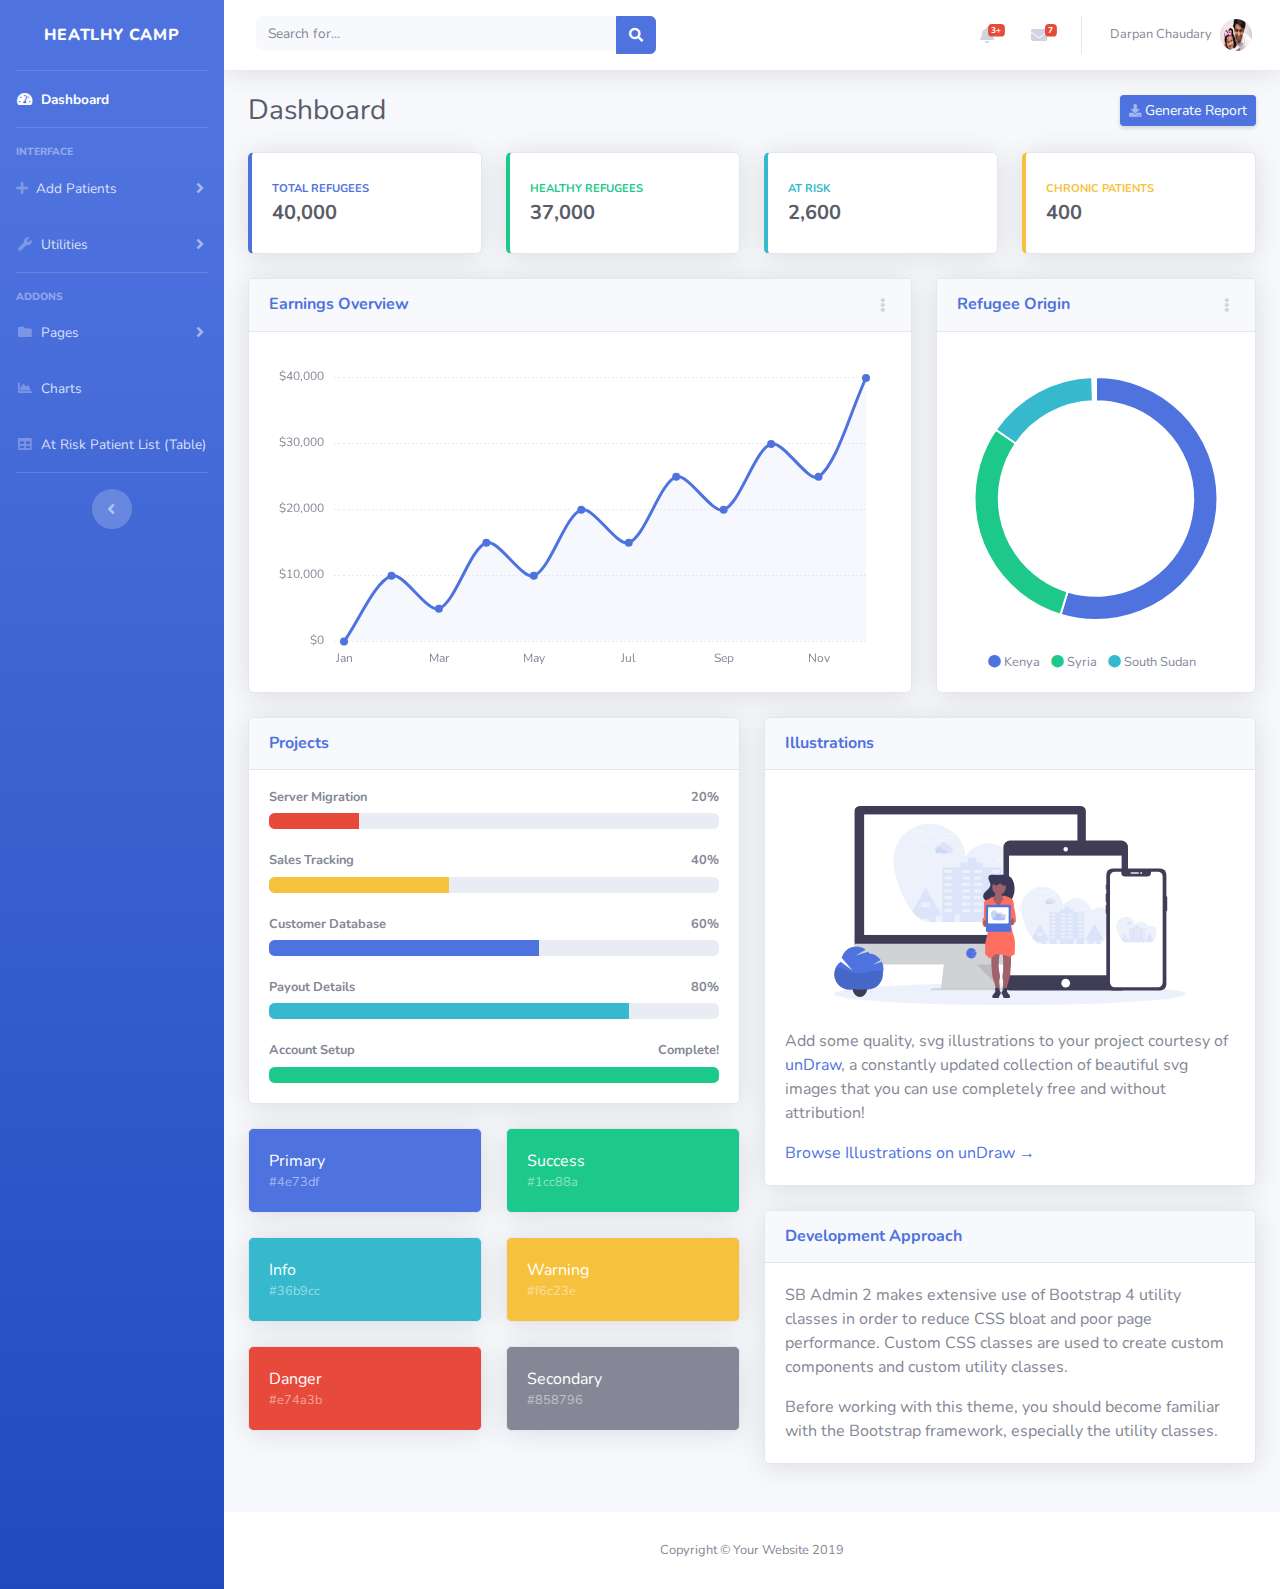
==== index.html @ fe7cafd1 "first commit" ====
<!DOCTYPE html>
<html lang="en">

<head>

  <meta charset="utf-8">
  <meta http-equiv="X-UA-Compatible" content="IE=edge">
  <meta name="viewport" content="width=device-width, initial-scale=1, shrink-to-fit=no">
  <meta name="description" content="">
  <meta name="author" content="">

  <title>Heatlhy Camp</title>

  <!-- Custom fonts for this template-->
  <link href="vendor/fontawesome-free/css/all.min.css" rel="stylesheet" type="text/css">
  <link href="https://fonts.googleapis.com/css?family=Nunito:200,200i,300,300i,400,400i,600,600i,700,700i,800,800i,900,900i" rel="stylesheet">

  <!-- Custom styles for this template-->
  <link href="css/sb-admin-2.min.css" rel="stylesheet">

</head>

<body id="page-top">

  <!-- Page Wrapper -->
  <div id="wrapper">

    <!-- Sidebar -->
    <ul class="navbar-nav bg-gradient-primary sidebar sidebar-dark accordion" id="accordionSidebar">

      <!-- Sidebar - Brand -->
      <a class="sidebar-brand d-flex align-items-center justify-content-center" href="index.html">
        <div class="sidebar-brand-icon rotate-n-15">
        </div>
        <div class="sidebar-brand-text mx-3">Heatlhy Camp </div>
      </a>

      <!-- Divider -->
      <hr class="sidebar-divider my-0">

      <!-- Nav Item - Dashboard -->
      <li class="nav-item active">
        <a class="nav-link" href="index.html">
          <i class="fas fa-fw fa-tachometer-alt"></i>
          <span>Dashboard</span></a>
      </li>

      <!-- Divider -->
      <hr class="sidebar-divider">

      <!-- Heading -->
      <div class="sidebar-heading">
        Interface
      </div>

      <!-- Nav Item - Pages Collapse Menu -->
      <li class="nav-item">
        <a class="nav-link collapsed" href="#" data-toggle="collapse" data-target="#collapseTwo" aria-expanded="true" aria-controls="collapseTwo">
          <i class="fas fa-plus"></i>
          <span>Add Patients</span>
        </a>
        
      </li>

      <!-- Nav Item - Utilities Collapse Menu -->
      <li class="nav-item">
        <a class="nav-link collapsed" href="#" data-toggle="collapse" data-target="#collapseUtilities" aria-expanded="true" aria-controls="collapseUtilities">
          <i class="fas fa-fw fa-wrench"></i>
          <span>Utilities</span>
        </a>
        <div id="collapseUtilities" class="collapse" aria-labelledby="headingUtilities" data-parent="#accordionSidebar">
          <div class="bg-white py-2 collapse-inner rounded">
            <h6 class="collapse-header">Custom Utilities:</h6>
            <a class="collapse-item" href="utilities-color.html">Colors</a>
            <a class="collapse-item" href="utilities-border.html">Borders</a>
            <a class="collapse-item" href="utilities-animation.html">Animations</a>
            <a class="collapse-item" href="utilities-other.html">Other</a>
          </div>
        </div>
      </li>

      <!-- Divider -->
      <hr class="sidebar-divider">

      <!-- Heading -->
      <div class="sidebar-heading">
        Addons
      </div>

      <!-- Nav Item - Pages Collapse Menu -->
      <li class="nav-item">
        <a class="nav-link collapsed" href="#" data-toggle="collapse" data-target="#collapsePages" aria-expanded="true" aria-controls="collapsePages">
          <i class="fas fa-fw fa-folder"></i>
          <span>Pages</span>
        </a>
        <div id="collapsePages" class="collapse" aria-labelledby="headingPages" data-parent="#accordionSidebar">
          <div class="bg-white py-2 collapse-inner rounded">
            <h6 class="collapse-header">Login Screens:</h6>
            <a class="collapse-item" href="login.html">Login</a>
            <a class="collapse-item" href="register.html">Register</a>
            <a class="collapse-item" href="forgot-password.html">Forgot Password</a>
            <div class="collapse-divider"></div>
            <h6 class="collapse-header">Other Pages:</h6>
            <a class="collapse-item" href="404.html">404 Page</a>
            <a class="collapse-item" href="blank.html">Blank Page</a>
          </div>
        </div>
      </li>

      <!-- Nav Item - Charts -->
      <li class="nav-item">
        <a class="nav-link" href="charts.html">
          <i class="fas fa-fw fa-chart-area"></i>
          <span>Charts</span></a>
      </li>

      <!-- Nav Item - Tables -->
      <li class="nav-item">
        <a class="nav-link" href="tables.html">
          <i class="fas fa-fw fa-table"></i>
          <span>At Risk Patient List (Table)</span></a>
      </li>

      <!-- Divider -->
      <hr class="sidebar-divider d-none d-md-block">

      <!-- Sidebar Toggler (Sidebar) -->
      <div class="text-center d-none d-md-inline">
        <button class="rounded-circle border-0" id="sidebarToggle"></button>
      </div>

    </ul>
    <!-- End of Sidebar -->

    <!-- Content Wrapper -->
    <div id="content-wrapper" class="d-flex flex-column">

      <!-- Main Content -->
      <div id="content">

        <!-- Topbar -->
        <nav class="navbar navbar-expand navbar-light bg-white topbar mb-4 static-top shadow">

          <!-- Sidebar Toggle (Topbar) -->
          <button id="sidebarToggleTop" class="btn btn-link d-md-none rounded-circle mr-3">
            <i class="fa fa-bars"></i>
          </button>

          <!-- Topbar Search -->
          <form class="d-none d-sm-inline-block form-inline mr-auto ml-md-3 my-2 my-md-0 mw-100 navbar-search">
            <div class="input-group">
              <input type="text" class="form-control bg-light border-0 small" placeholder="Search for..." aria-label="Search" aria-describedby="basic-addon2">
              <div class="input-group-append">
                <button class="btn btn-primary" type="button">
                  <i class="fas fa-search fa-sm"></i>
                </button>
              </div>
            </div>
          </form>

          <!-- Topbar Navbar -->
          <ul class="navbar-nav ml-auto">

            <!-- Nav Item - Search Dropdown (Visible Only XS) -->
            <li class="nav-item dropdown no-arrow d-sm-none">
              <a class="nav-link dropdown-toggle" href="#" id="searchDropdown" role="button" data-toggle="dropdown" aria-haspopup="true" aria-expanded="false">
                <i class="fas fa-search fa-fw"></i>
              </a>
              <!-- Dropdown - Messages -->
              <div class="dropdown-menu dropdown-menu-right p-3 shadow animated--grow-in" aria-labelledby="searchDropdown">
                <form class="form-inline mr-auto w-100 navbar-search">
                  <div class="input-group">
                    <input type="text" class="form-control bg-light border-0 small" placeholder="Search for..." aria-label="Search" aria-describedby="basic-addon2">
                    <div class="input-group-append">
                      <button class="btn btn-primary" type="button">
                        <i class="fas fa-search fa-sm"></i>
                      </button>
                    </div>
                  </div>
                </form>
              </div>
            </li>

            <!-- Nav Item - Alerts -->
            <li class="nav-item dropdown no-arrow mx-1">
              <a class="nav-link dropdown-toggle" href="#" id="alertsDropdown" role="button" data-toggle="dropdown" aria-haspopup="true" aria-expanded="false">
                <i class="fas fa-bell fa-fw"></i>
                <!-- Counter - Alerts -->
                <span class="badge badge-danger badge-counter">3+</span>
              </a>
              <!-- Dropdown - Alerts -->
              <div class="dropdown-list dropdown-menu dropdown-menu-right shadow animated--grow-in" aria-labelledby="alertsDropdown">
                <h6 class="dropdown-header">
                  Alerts Center
                </h6>
                <a class="dropdown-item d-flex align-items-center" href="#">
                  <div class="mr-3">
                    <div class="icon-circle bg-primary">
                      <i class="fas fa-file-alt text-white"></i>
                    </div>
                  </div>
                  <div>
                    <div class="small text-gray-500">December 12, 2019</div>
                    <span class="font-weight-bold">A new monthly report is ready to download!</span>
                  </div>
                </a>
                <a class="dropdown-item d-flex align-items-center" href="#">
                  <div class="mr-3">
                    <div class="icon-circle bg-success">
                      <i class="fas fa-donate text-white"></i>
                    </div>
                  </div>
                  <div>
                    <div class="small text-gray-500">December 7, 2019</div>
                    $290.29 has been deposited into your account!
                  </div>
                </a>
                <a class="dropdown-item d-flex align-items-center" href="#">
                  <div class="mr-3">
                    <div class="icon-circle bg-warning">
                      <i class="fas fa-exclamation-triangle text-white"></i>
                    </div>
                  </div>
                  <div>
                    <div class="small text-gray-500">December 2, 2019</div>
                    Spending Alert: We've noticed unusually high spending for your account.
                  </div>
                </a>
                <a class="dropdown-item text-center small text-gray-500" href="#">Show All Alerts</a>
              </div>
            </li>

            <!-- Nav Item - Messages -->
            <li class="nav-item dropdown no-arrow mx-1">
              <a class="nav-link dropdown-toggle" href="#" id="messagesDropdown" role="button" data-toggle="dropdown" aria-haspopup="true" aria-expanded="false">
                <i class="fas fa-envelope fa-fw"></i>
                <!-- Counter - Messages -->
                <span class="badge badge-danger badge-counter">7</span>
              </a>
              <!-- Dropdown - Messages -->
              <div class="dropdown-list dropdown-menu dropdown-menu-right shadow animated--grow-in" aria-labelledby="messagesDropdown">
                <h6 class="dropdown-header">
                  Message Center
                </h6>
                <a class="dropdown-item d-flex align-items-center" href="#">
                  <div class="dropdown-list-image mr-3">
                    <img class="rounded-circle" src="https://source.unsplash.com/fn_BT9fwg_E/60x60" alt="">
                    <div class="status-indicator bg-success"></div>
                  </div>
                  <div class="font-weight-bold">
                    <div class="text-truncate">Hi there! I am wondering if you can help me with a problem I've been having.</div>
                    <div class="small text-gray-500">Emily Fowler · 58m</div>
                  </div>
                </a>
                <a class="dropdown-item d-flex align-items-center" href="#">
                  <div class="dropdown-list-image mr-3">
                    <img class="rounded-circle" src="https://source.unsplash.com/AU4VPcFN4LE/60x60" alt="">
                    <div class="status-indicator"></div>
                  </div>
                  <div>
                    <div class="text-truncate">I have the photos that you ordered last month, how would you like them sent to you?</div>
                    <div class="small text-gray-500">Jae Chun · 1d</div>
                  </div>
                </a>
                <a class="dropdown-item d-flex align-items-center" href="#">
                  <div class="dropdown-list-image mr-3">
                    <img class="rounded-circle" src="https://source.unsplash.com/CS2uCrpNzJY/60x60" alt="">
                    <div class="status-indicator bg-warning"></div>
                  </div>
                  <div>
                    <div class="text-truncate">Last month's report looks great, I am very happy with the progress so far, keep up the good work!</div>
                    <div class="small text-gray-500">Morgan Alvarez · 2d</div>
                  </div>
                </a>
                <a class="dropdown-item d-flex align-items-center" href="#">
                  <div class="dropdown-list-image mr-3">
                    <img class="rounded-circle" src="https://source.unsplash.com/Mv9hjnEUHR4/60x60" alt="">
                    <div class="status-indicator bg-success"></div>
                  </div>
                  <div>
                    <div class="text-truncate">Am I a good boy? The reason I ask is because someone told me that people say this to all dogs, even if they aren't good...</div>
                    <div class="small text-gray-500">Chicken the Dog · 2w</div>
                  </div>
                </a>
                <a class="dropdown-item text-center small text-gray-500" href="#">Read More Messages</a>
              </div>
            </li>

            <div class="topbar-divider d-none d-sm-block"></div>

            <!-- Nav Item - User Information -->
            <li class="nav-item dropdown no-arrow">
              <a class="nav-link dropdown-toggle" href="#" id="userDropdown" role="button" data-toggle="dropdown" aria-haspopup="true" aria-expanded="false">
                <span class="mr-2 d-none d-lg-inline text-gray-600 small">Darpan Chaudary</span>
                 <img class="img-profile rounded-circle" src="img/darpan.jpg">

              </a>
              <!-- Dropdown - User Information -->
              <div class="dropdown-menu dropdown-menu-right shadow animated--grow-in" aria-labelledby="userDropdown">
                <a class="dropdown-item" href="#">
                  <i class="fas fa-user fa-sm fa-fw mr-2 text-gray-400"></i>
                  Profile
                </a>
                <a class="dropdown-item" href="#">
                  <i class="fas fa-cogs fa-sm fa-fw mr-2 text-gray-400"></i>
                  Settings
                </a>
                <a class="dropdown-item" href="#">
                  <i class="fas fa-list fa-sm fa-fw mr-2 text-gray-400"></i>
                  Activity Log
                </a>
                <div class="dropdown-divider"></div>
                <a class="dropdown-item" href="#" data-toggle="modal" data-target="#logoutModal">
                  <i class="fas fa-sign-out-alt fa-sm fa-fw mr-2 text-gray-400"></i>
                  Logout
                </a>
              </div>
            </li>

          </ul>

        </nav>
        <!-- End of Topbar -->

        <!-- Begin Page Content -->
        <div class="container-fluid">

          <!-- Page Heading -->
          <div class="d-sm-flex align-items-center justify-content-between mb-4">
            <h1 class="h3 mb-0 text-gray-800">Dashboard</h1>
            <a href="#" class="d-none d-sm-inline-block btn btn-sm btn-primary shadow-sm"><i class="fas fa-download fa-sm text-white-50"></i> Generate Report</a>
          </div>

          <!-- Content Row -->
          <div class="row">

            <!-- Earnings (Monthly) Card Example -->
            <div class="col-xl-3 col-md-6 mb-4">
              <div class="card border-left-primary shadow h-100 py-2">
                <div class="card-body">
                  <div class="row no-gutters align-items-center">
                    <div class="col mr-2">
                      <div class="text-xs font-weight-bold text-primary text-uppercase mb-1">Total Refugees</div>
                      <div class="h5 mb-0 font-weight-bold text-gray-800">40,000</div>
                    </div>
                  </div>
                </div>
              </div>
            </div>

            <!-- Earnings (Monthly) Card Example -->
            <div class="col-xl-3 col-md-6 mb-4">
              <div class="card border-left-success shadow h-100 py-2">
                <div class="card-body">
                  <div class="row no-gutters align-items-center">
                    <div class="col mr-2">
                      <div class="text-xs font-weight-bold text-success text-uppercase mb-1">Healthy Refugees</div>
                      <div class="h5 mb-0 font-weight-bold text-gray-800">37,000</div>
                    </div>
                  </div>
                </div>
              </div>
            </div>

            <!-- Earnings (Monthly) Card Example -->
            <div class="col-xl-3 col-md-6 mb-4">
              <div class="card border-left-info shadow h-100 py-2">
                <div class="card-body">
                  <div class="row no-gutters align-items-center">
                    <div class="col mr-2">
                      <div class="text-xs font-weight-bold text-info text-uppercase mb-1">At Risk</div>
                      <div class="row no-gutters align-items-center">
                        <div class="col-auto">
                          <div class="h5 mb-0 mr-3 font-weight-bold text-gray-800">2,600</div>
                        </div>
                      </div>
                    </div>
                  </div>
                </div>
              </div>
            </div>

            <!-- Pending Requests Card Example -->
            <div class="col-xl-3 col-md-6 mb-4">
              <div class="card border-left-warning shadow h-100 py-2">
                <div class="card-body">
                  <div class="row no-gutters align-items-center">
                    <div class="col mr-2">
                      <div class="text-xs font-weight-bold text-warning text-uppercase mb-1">Chronic Patients</div>
                      <div class="h5 mb-0 font-weight-bold text-gray-800">400</div>
                    </div>
                  </div>
                </div>
              </div>
            </div>
          </div>

          <!-- Content Row -->

          <div class="row">

            <!-- Area Chart -->
            <div class="col-xl-8 col-lg-7">
              <div class="card shadow mb-4">
                <!-- Card Header - Dropdown -->
                <div class="card-header py-3 d-flex flex-row align-items-center justify-content-between">
                  <h6 class="m-0 font-weight-bold text-primary">Earnings Overview</h6>
                  <div class="dropdown no-arrow">
                    <a class="dropdown-toggle" href="#" role="button" id="dropdownMenuLink" data-toggle="dropdown" aria-haspopup="true" aria-expanded="false">
                      <i class="fas fa-ellipsis-v fa-sm fa-fw text-gray-400"></i>
                    </a>
                    <div class="dropdown-menu dropdown-menu-right shadow animated--fade-in" aria-labelledby="dropdownMenuLink">
                      <div class="dropdown-header">Dropdown Header:</div>
                      <a class="dropdown-item" href="#">Action</a>
                      <a class="dropdown-item" href="#">Another action</a>
                      <div class="dropdown-divider"></div>
                      <a class="dropdown-item" href="#">Something else here</a>
                    </div>
                  </div>
                </div>
                <!-- Card Body -->
                <div class="card-body">
                  <div class="chart-area">
                    <canvas id="myAreaChart"></canvas>
                  </div>
                </div>
              </div>
            </div>

            <!-- Pie Chart -->
            <div class="col-xl-4 col-lg-5">
              <div class="card shadow mb-4">
                <!-- Card Header - Dropdown -->
                <div class="card-header py-3 d-flex flex-row align-items-center justify-content-between">
                  <h6 class="m-0 font-weight-bold text-primary">Refugee Origin</h6>
                  <div class="dropdown no-arrow">
                    <a class="dropdown-toggle" href="#" role="button" id="dropdownMenuLink" data-toggle="dropdown" aria-haspopup="true" aria-expanded="false">
                      <i class="fas fa-ellipsis-v fa-sm fa-fw text-gray-400"></i>
                    </a>
                    <div class="dropdown-menu dropdown-menu-right shadow animated--fade-in" aria-labelledby="dropdownMenuLink">
                      <div class="dropdown-header">Dropdown Header:</div>
                      <a class="dropdown-item" href="#">Action</a>
                      <a class="dropdown-item" href="#">Another action</a>
                      <div class="dropdown-divider"></div>
                      <a class="dropdown-item" href="#">Something else here</a>
                    </div>
                  </div>
                </div>
                <!-- Card Body -->
                <div class="card-body">
                  <div class="chart-pie pt-4 pb-2">
                    <canvas id="myPieChart"></canvas>
                  </div>
                  <div class="mt-4 text-center small">
                    <span class="mr-2">
                      <i class="fas fa-circle text-primary"></i> Kenya
                    </span>
                    <span class="mr-2">
                      <i class="fas fa-circle text-success"></i> Syria
                    </span>
                    <span class="mr-2">
                      <i class="fas fa-circle text-info"></i>  South Sudan 
                    </span>
                  </div>
                </div>
              </div>
            </div>
          </div>

          <!-- Content Row -->
          <div class="row">

            <!-- Content Column -->
            <div class="col-lg-6 mb-4">

              <!-- Project Card Example -->
              <div class="card shadow mb-4">
                <div class="card-header py-3">
                  <h6 class="m-0 font-weight-bold text-primary">Projects</h6>
                </div>
                <div class="card-body">
                  <h4 class="small font-weight-bold">Server Migration <span class="float-right">20%</span></h4>
                  <div class="progress mb-4">
                    <div class="progress-bar bg-danger" role="progressbar" style="width: 20%" aria-valuenow="20" aria-valuemin="0" aria-valuemax="100"></div>
                  </div>
                  <h4 class="small font-weight-bold">Sales Tracking <span class="float-right">40%</span></h4>
                  <div class="progress mb-4">
                    <div class="progress-bar bg-warning" role="progressbar" style="width: 40%" aria-valuenow="40" aria-valuemin="0" aria-valuemax="100"></div>
                  </div>
                  <h4 class="small font-weight-bold">Customer Database <span class="float-right">60%</span></h4>
                  <div class="progress mb-4">
                    <div class="progress-bar" role="progressbar" style="width: 60%" aria-valuenow="60" aria-valuemin="0" aria-valuemax="100"></div>
                  </div>
                  <h4 class="small font-weight-bold">Payout Details <span class="float-right">80%</span></h4>
                  <div class="progress mb-4">
                    <div class="progress-bar bg-info" role="progressbar" style="width: 80%" aria-valuenow="80" aria-valuemin="0" aria-valuemax="100"></div>
                  </div>
                  <h4 class="small font-weight-bold">Account Setup <span class="float-right">Complete!</span></h4>
                  <div class="progress">
                    <div class="progress-bar bg-success" role="progressbar" style="width: 100%" aria-valuenow="100" aria-valuemin="0" aria-valuemax="100"></div>
                  </div>
                </div>
              </div>

              <!-- Color System -->
              <div class="row">
                <div class="col-lg-6 mb-4">
                  <div class="card bg-primary text-white shadow">
                    <div class="card-body">
                      Primary
                      <div class="text-white-50 small">#4e73df</div>
                    </div>
                  </div>
                </div>
                <div class="col-lg-6 mb-4">
                  <div class="card bg-success text-white shadow">
                    <div class="card-body">
                      Success
                      <div class="text-white-50 small">#1cc88a</div>
                    </div>
                  </div>
                </div>
                <div class="col-lg-6 mb-4">
                  <div class="card bg-info text-white shadow">
                    <div class="card-body">
                      Info
                      <div class="text-white-50 small">#36b9cc</div>
                    </div>
                  </div>
                </div>
                <div class="col-lg-6 mb-4">
                  <div class="card bg-warning text-white shadow">
                    <div class="card-body">
                      Warning
                      <div class="text-white-50 small">#f6c23e</div>
                    </div>
                  </div>
                </div>
                <div class="col-lg-6 mb-4">
                  <div class="card bg-danger text-white shadow">
                    <div class="card-body">
                      Danger
                      <div class="text-white-50 small">#e74a3b</div>
                    </div>
                  </div>
                </div>
                <div class="col-lg-6 mb-4">
                  <div class="card bg-secondary text-white shadow">
                    <div class="card-body">
                      Secondary
                      <div class="text-white-50 small">#858796</div>
                    </div>
                  </div>
                </div>
              </div>

            </div>

            <div class="col-lg-6 mb-4">

              <!-- Illustrations -->
              <div class="card shadow mb-4">
                <div class="card-header py-3">
                  <h6 class="m-0 font-weight-bold text-primary">Illustrations</h6>
                </div>
                <div class="card-body">
                  <div class="text-center">
                    <img class="img-fluid px-3 px-sm-4 mt-3 mb-4" style="width: 25rem;" src="img/undraw_posting_photo.svg" alt="">
                  </div>
                  <p>Add some quality, svg illustrations to your project courtesy of <a target="_blank" rel="nofollow" href="https://undraw.co/">unDraw</a>, a constantly updated collection of beautiful svg images that you can use completely free and without attribution!</p>
                  <a target="_blank" rel="nofollow" href="https://undraw.co/">Browse Illustrations on unDraw &rarr;</a>
                </div>
              </div>

              <!-- Approach -->
              <div class="card shadow mb-4">
                <div class="card-header py-3">
                  <h6 class="m-0 font-weight-bold text-primary">Development Approach</h6>
                </div>
                <div class="card-body">
                  <p>SB Admin 2 makes extensive use of Bootstrap 4 utility classes in order to reduce CSS bloat and poor page performance. Custom CSS classes are used to create custom components and custom utility classes.</p>
                  <p class="mb-0">Before working with this theme, you should become familiar with the Bootstrap framework, especially the utility classes.</p>
                </div>
              </div>

            </div>
          </div>

        </div>
        <!-- /.container-fluid -->

      </div>
      <!-- End of Main Content -->

      <!-- Footer -->
      <footer class="sticky-footer bg-white">
        <div class="container my-auto">
          <div class="copyright text-center my-auto">
            <span>Copyright &copy; Your Website 2019</span>
          </div>
        </div>
      </footer>
      <!-- End of Footer -->

    </div>
    <!-- End of Content Wrapper -->

  </div>
  <!-- End of Page Wrapper -->

  <!-- Scroll to Top Button-->
  <a class="scroll-to-top rounded" href="#page-top">
    <i class="fas fa-angle-up"></i>
  </a>

  <!-- Logout Modal-->
  <div class="modal fade" id="logoutModal" tabindex="-1" role="dialog" aria-labelledby="exampleModalLabel" aria-hidden="true">
    <div class="modal-dialog" role="document">
      <div class="modal-content">
        <div class="modal-header">
          <h5 class="modal-title" id="exampleModalLabel">Ready to Leave?</h5>
          <button class="close" type="button" data-dismiss="modal" aria-label="Close">
            <span aria-hidden="true">×</span>
          </button>
        </div>
        <div class="modal-body">Select "Logout" below if you are ready to end your current session.</div>
        <div class="modal-footer">
          <button class="btn btn-secondary" type="button" data-dismiss="modal">Cancel</button>
          <a class="btn btn-primary" href="login.html">Logout</a>
        </div>
      </div>
    </div>
  </div>

  <!-- Bootstrap core JavaScript-->
  <script src="vendor/jquery/jquery.min.js"></script>
  <script src="vendor/bootstrap/js/bootstrap.bundle.min.js"></script>

  <!-- Core plugin JavaScript-->
  <script src="vendor/jquery-easing/jquery.easing.min.js"></script>

  <!-- Custom scripts for all pages-->
  <script src="js/sb-admin-2.min.js"></script>

  <!-- Page level plugins -->
  <script src="vendor/chart.js/Chart.min.js"></script>

  <!-- Page level custom scripts -->
  <script src="js/demo/chart-area-demo.js"></script>
  <script src="js/demo/chart-pie-demo.js"></script>

</body>

</html>
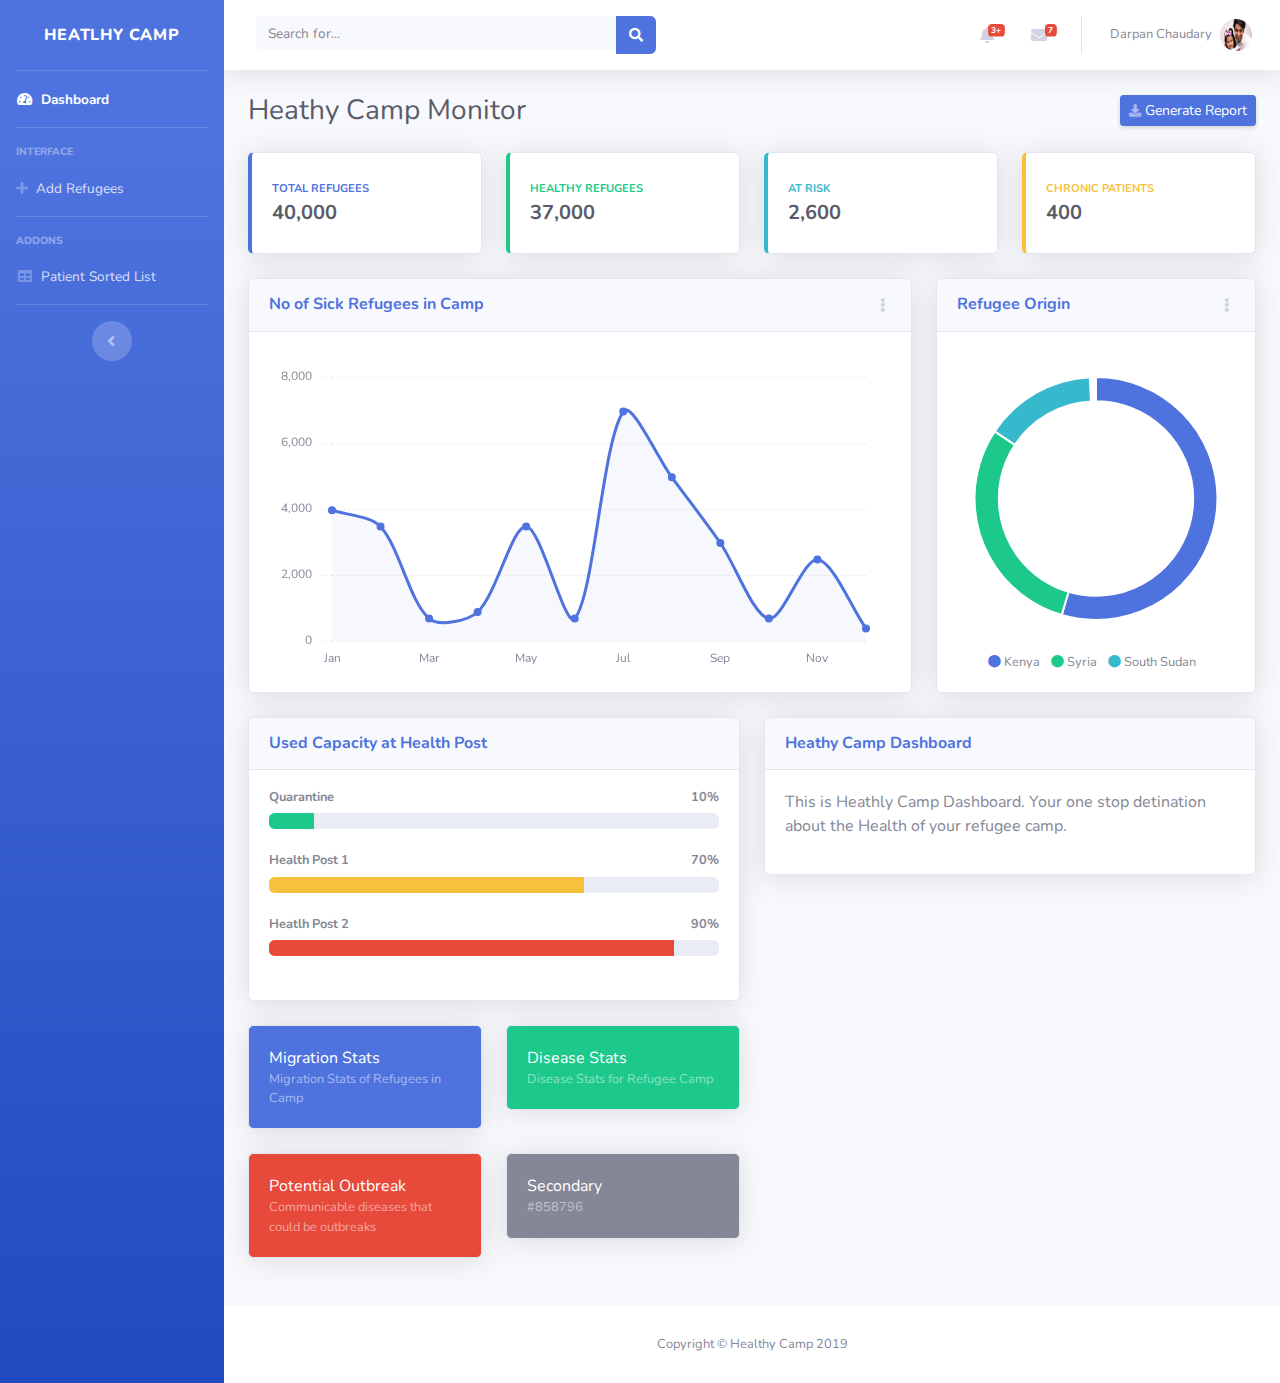
==== commit 0e920583: "Updated all the sites" ====
--- a/index.html
+++ b/index.html
@@ -55,28 +55,11 @@
 
       <!-- Nav Item - Pages Collapse Menu -->
       <li class="nav-item">
-        <a class="nav-link collapsed" href="#" data-toggle="collapse" data-target="#collapseTwo" aria-expanded="true" aria-controls="collapseTwo">
+        <a class="nav-link collapsed" href="forms.html"  aria-expanded="true" aria-controls="collapseTwo">
           <i class="fas fa-plus"></i>
-          <span>Add Patients</span>
+          <span>Add Refugees</span>
         </a>
         
-      </li>
-
-      <!-- Nav Item - Utilities Collapse Menu -->
-      <li class="nav-item">
-        <a class="nav-link collapsed" href="#" data-toggle="collapse" data-target="#collapseUtilities" aria-expanded="true" aria-controls="collapseUtilities">
-          <i class="fas fa-fw fa-wrench"></i>
-          <span>Utilities</span>
-        </a>
-        <div id="collapseUtilities" class="collapse" aria-labelledby="headingUtilities" data-parent="#accordionSidebar">
-          <div class="bg-white py-2 collapse-inner rounded">
-            <h6 class="collapse-header">Custom Utilities:</h6>
-            <a class="collapse-item" href="utilities-color.html">Colors</a>
-            <a class="collapse-item" href="utilities-border.html">Borders</a>
-            <a class="collapse-item" href="utilities-animation.html">Animations</a>
-            <a class="collapse-item" href="utilities-other.html">Other</a>
-          </div>
-        </div>
       </li>
 
       <!-- Divider -->
@@ -87,38 +70,12 @@
         Addons
       </div>
 
-      <!-- Nav Item - Pages Collapse Menu -->
-      <li class="nav-item">
-        <a class="nav-link collapsed" href="#" data-toggle="collapse" data-target="#collapsePages" aria-expanded="true" aria-controls="collapsePages">
-          <i class="fas fa-fw fa-folder"></i>
-          <span>Pages</span>
-        </a>
-        <div id="collapsePages" class="collapse" aria-labelledby="headingPages" data-parent="#accordionSidebar">
-          <div class="bg-white py-2 collapse-inner rounded">
-            <h6 class="collapse-header">Login Screens:</h6>
-            <a class="collapse-item" href="login.html">Login</a>
-            <a class="collapse-item" href="register.html">Register</a>
-            <a class="collapse-item" href="forgot-password.html">Forgot Password</a>
-            <div class="collapse-divider"></div>
-            <h6 class="collapse-header">Other Pages:</h6>
-            <a class="collapse-item" href="404.html">404 Page</a>
-            <a class="collapse-item" href="blank.html">Blank Page</a>
-          </div>
-        </div>
-      </li>
-
-      <!-- Nav Item - Charts -->
-      <li class="nav-item">
-        <a class="nav-link" href="charts.html">
-          <i class="fas fa-fw fa-chart-area"></i>
-          <span>Charts</span></a>
-      </li>
 
       <!-- Nav Item - Tables -->
       <li class="nav-item">
         <a class="nav-link" href="tables.html">
           <i class="fas fa-fw fa-table"></i>
-          <span>At Risk Patient List (Table)</span></a>
+          <span> Patient Sorted List </span></a>
       </li>
 
       <!-- Divider -->
@@ -206,13 +163,13 @@
                 </a>
                 <a class="dropdown-item d-flex align-items-center" href="#">
                   <div class="mr-3">
-                    <div class="icon-circle bg-success">
-                      <i class="fas fa-donate text-white"></i>
+                    <div class="icon-circle bg-warning">
+                      <i class="fas fa-exclamation-triangle  text-white"></i>
                     </div>
                   </div>
                   <div>
                     <div class="small text-gray-500">December 7, 2019</div>
-                    $290.29 has been deposited into your account!
+                    No of unhealthy refugees have increased!
                   </div>
                 </a>
                 <a class="dropdown-item d-flex align-items-center" href="#">
@@ -223,7 +180,7 @@
                   </div>
                   <div>
                     <div class="small text-gray-500">December 2, 2019</div>
-                    Spending Alert: We've noticed unusually high spending for your account.
+                    Outbreak Alert: We've have recieved a potential outbreak in your camp
                   </div>
                 </a>
                 <a class="dropdown-item text-center small text-gray-500" href="#">Show All Alerts</a>
@@ -248,7 +205,7 @@
                     <div class="status-indicator bg-success"></div>
                   </div>
                   <div class="font-weight-bold">
-                    <div class="text-truncate">Hi there! I am wondering if you can help me with a problem I've been having.</div>
+                    <div class="text-truncate"> The medical supplies in camp 13 is limited. Do you have more supplies. </div>
                     <div class="small text-gray-500">Emily Fowler · 58m</div>
                   </div>
                 </a>
@@ -258,7 +215,7 @@
                     <div class="status-indicator"></div>
                   </div>
                   <div>
-                    <div class="text-truncate">I have the photos that you ordered last month, how would you like them sent to you?</div>
+                    <div class="text-truncate"> Did the doctor get to your camp 12?</div>
                     <div class="small text-gray-500">Jae Chun · 1d</div>
                   </div>
                 </a>
@@ -268,18 +225,8 @@
                     <div class="status-indicator bg-warning"></div>
                   </div>
                   <div>
-                    <div class="text-truncate">Last month's report looks great, I am very happy with the progress so far, keep up the good work!</div>
+                    <div class="text-truncate"> Just recieved a outbreak notice on camp 12. Is everything working allright ? </div>
                     <div class="small text-gray-500">Morgan Alvarez · 2d</div>
-                  </div>
-                </a>
-                <a class="dropdown-item d-flex align-items-center" href="#">
-                  <div class="dropdown-list-image mr-3">
-                    <img class="rounded-circle" src="https://source.unsplash.com/Mv9hjnEUHR4/60x60" alt="">
-                    <div class="status-indicator bg-success"></div>
-                  </div>
-                  <div>
-                    <div class="text-truncate">Am I a good boy? The reason I ask is because someone told me that people say this to all dogs, even if they aren't good...</div>
-                    <div class="small text-gray-500">Chicken the Dog · 2w</div>
                   </div>
                 </a>
                 <a class="dropdown-item text-center small text-gray-500" href="#">Read More Messages</a>
@@ -327,7 +274,7 @@
 
           <!-- Page Heading -->
           <div class="d-sm-flex align-items-center justify-content-between mb-4">
-            <h1 class="h3 mb-0 text-gray-800">Dashboard</h1>
+            <h1 class="h3 mb-0 text-gray-800">Heathy Camp Monitor</h1>
             <a href="#" class="d-none d-sm-inline-block btn btn-sm btn-primary shadow-sm"><i class="fas fa-download fa-sm text-white-50"></i> Generate Report</a>
           </div>
 
@@ -404,7 +351,7 @@
               <div class="card shadow mb-4">
                 <!-- Card Header - Dropdown -->
                 <div class="card-header py-3 d-flex flex-row align-items-center justify-content-between">
-                  <h6 class="m-0 font-weight-bold text-primary">Earnings Overview</h6>
+                  <h6 class="m-0 font-weight-bold text-primary"> No of Sick Refugees in Camp</h6>
                   <div class="dropdown no-arrow">
                     <a class="dropdown-toggle" href="#" role="button" id="dropdownMenuLink" data-toggle="dropdown" aria-haspopup="true" aria-expanded="false">
                       <i class="fas fa-ellipsis-v fa-sm fa-fw text-gray-400"></i>
@@ -476,71 +423,48 @@
               <!-- Project Card Example -->
               <div class="card shadow mb-4">
                 <div class="card-header py-3">
-                  <h6 class="m-0 font-weight-bold text-primary">Projects</h6>
-                </div>
-                <div class="card-body">
-                  <h4 class="small font-weight-bold">Server Migration <span class="float-right">20%</span></h4>
+                  <h6 class="m-0 font-weight-bold text-primary">Used Capacity at Health Post</h6>
+                </div>
+                <div class="card-body">
+                  <h4 class="small font-weight-bold"> Quarantine <span class="float-right">10%</span></h4>
                   <div class="progress mb-4">
-                    <div class="progress-bar bg-danger" role="progressbar" style="width: 20%" aria-valuenow="20" aria-valuemin="0" aria-valuemax="100"></div>
-                  </div>
-                  <h4 class="small font-weight-bold">Sales Tracking <span class="float-right">40%</span></h4>
+                    <div class="progress-bar bg-success" role="progressbar" style="width: 10%" aria-valuenow="10" aria-valuemin="0" aria-valuemax="100"></div>
+                  </div>
+                  <h4 class="small font-weight-bold"> Health Post 1 <span class="float-right">70%</span></h4>
                   <div class="progress mb-4">
-                    <div class="progress-bar bg-warning" role="progressbar" style="width: 40%" aria-valuenow="40" aria-valuemin="0" aria-valuemax="100"></div>
-                  </div>
-                  <h4 class="small font-weight-bold">Customer Database <span class="float-right">60%</span></h4>
+                    <div class="progress-bar bg-warning" role="progressbar" style="width: 70%" aria-valuenow="70" aria-valuemin="0" aria-valuemax="100"></div>
+                  </div>
+                  <h4 class="small font-weight-bold"> Heatlh Post 2 <span class="float-right">90%</span></h4>
                   <div class="progress mb-4">
-                    <div class="progress-bar" role="progressbar" style="width: 60%" aria-valuenow="60" aria-valuemin="0" aria-valuemax="100"></div>
-                  </div>
-                  <h4 class="small font-weight-bold">Payout Details <span class="float-right">80%</span></h4>
-                  <div class="progress mb-4">
-                    <div class="progress-bar bg-info" role="progressbar" style="width: 80%" aria-valuenow="80" aria-valuemin="0" aria-valuemax="100"></div>
-                  </div>
-                  <h4 class="small font-weight-bold">Account Setup <span class="float-right">Complete!</span></h4>
-                  <div class="progress">
-                    <div class="progress-bar bg-success" role="progressbar" style="width: 100%" aria-valuenow="100" aria-valuemin="0" aria-valuemax="100"></div>
-                  </div>
-                </div>
-              </div>
-
-              <!-- Color System -->
+                    <div class="progress-bar bg-danger" role="progressbar" style="width: 90%" aria-valuenow="90" aria-valuemin="0" aria-valuemax="100"></div>
+                  </div>
+                </div>
+              </div>
+
+            
               <div class="row">
                 <div class="col-lg-6 mb-4">
                   <div class="card bg-primary text-white shadow">
                     <div class="card-body">
-                      Primary
-                      <div class="text-white-50 small">#4e73df</div>
+                       Migration Stats
+                      <div class="text-white-50 small"> Migration Stats of Refugees in Camp</div>
                     </div>
                   </div>
                 </div>
                 <div class="col-lg-6 mb-4">
                   <div class="card bg-success text-white shadow">
                     <div class="card-body">
-                      Success
-                      <div class="text-white-50 small">#1cc88a</div>
-                    </div>
-                  </div>
-                </div>
-                <div class="col-lg-6 mb-4">
-                  <div class="card bg-info text-white shadow">
-                    <div class="card-body">
-                      Info
-                      <div class="text-white-50 small">#36b9cc</div>
-                    </div>
-                  </div>
-                </div>
-                <div class="col-lg-6 mb-4">
-                  <div class="card bg-warning text-white shadow">
-                    <div class="card-body">
-                      Warning
-                      <div class="text-white-50 small">#f6c23e</div>
-                    </div>
-                  </div>
-                </div>
+                      Disease Stats
+                      <div class="text-white-50 small"> Disease Stats for Refugee Camp</div>
+                    </div>
+                  </div>
+                </div>
+                
                 <div class="col-lg-6 mb-4">
                   <div class="card bg-danger text-white shadow">
                     <div class="card-body">
-                      Danger
-                      <div class="text-white-50 small">#e74a3b</div>
+                      Potential Outbreak
+                      <div class="text-white-50 small">Communicable diseases that could be outbreaks</div>
                     </div>
                   </div>
                 </div>
@@ -557,29 +481,15 @@
             </div>
 
             <div class="col-lg-6 mb-4">
-
-              <!-- Illustrations -->
-              <div class="card shadow mb-4">
-                <div class="card-header py-3">
-                  <h6 class="m-0 font-weight-bold text-primary">Illustrations</h6>
-                </div>
-                <div class="card-body">
-                  <div class="text-center">
-                    <img class="img-fluid px-3 px-sm-4 mt-3 mb-4" style="width: 25rem;" src="img/undraw_posting_photo.svg" alt="">
-                  </div>
-                  <p>Add some quality, svg illustrations to your project courtesy of <a target="_blank" rel="nofollow" href="https://undraw.co/">unDraw</a>, a constantly updated collection of beautiful svg images that you can use completely free and without attribution!</p>
-                  <a target="_blank" rel="nofollow" href="https://undraw.co/">Browse Illustrations on unDraw &rarr;</a>
-                </div>
-              </div>
-
+ 
               <!-- Approach -->
               <div class="card shadow mb-4">
                 <div class="card-header py-3">
-                  <h6 class="m-0 font-weight-bold text-primary">Development Approach</h6>
-                </div>
-                <div class="card-body">
-                  <p>SB Admin 2 makes extensive use of Bootstrap 4 utility classes in order to reduce CSS bloat and poor page performance. Custom CSS classes are used to create custom components and custom utility classes.</p>
-                  <p class="mb-0">Before working with this theme, you should become familiar with the Bootstrap framework, especially the utility classes.</p>
+                  <h6 class="m-0 font-weight-bold text-primary"> Heathy Camp Dashboard </h6>
+                </div>
+                <div class="card-body">
+                  <p> This is Heathly Camp Dashboard. Your one stop detination about the Health of your refugee camp. </p>
+               
                 </div>
               </div>
 
@@ -596,7 +506,7 @@
       <footer class="sticky-footer bg-white">
         <div class="container my-auto">
           <div class="copyright text-center my-auto">
-            <span>Copyright &copy; Your Website 2019</span>
+            <span>Copyright &copy; Healthy Camp 2019</span>
           </div>
         </div>
       </footer>
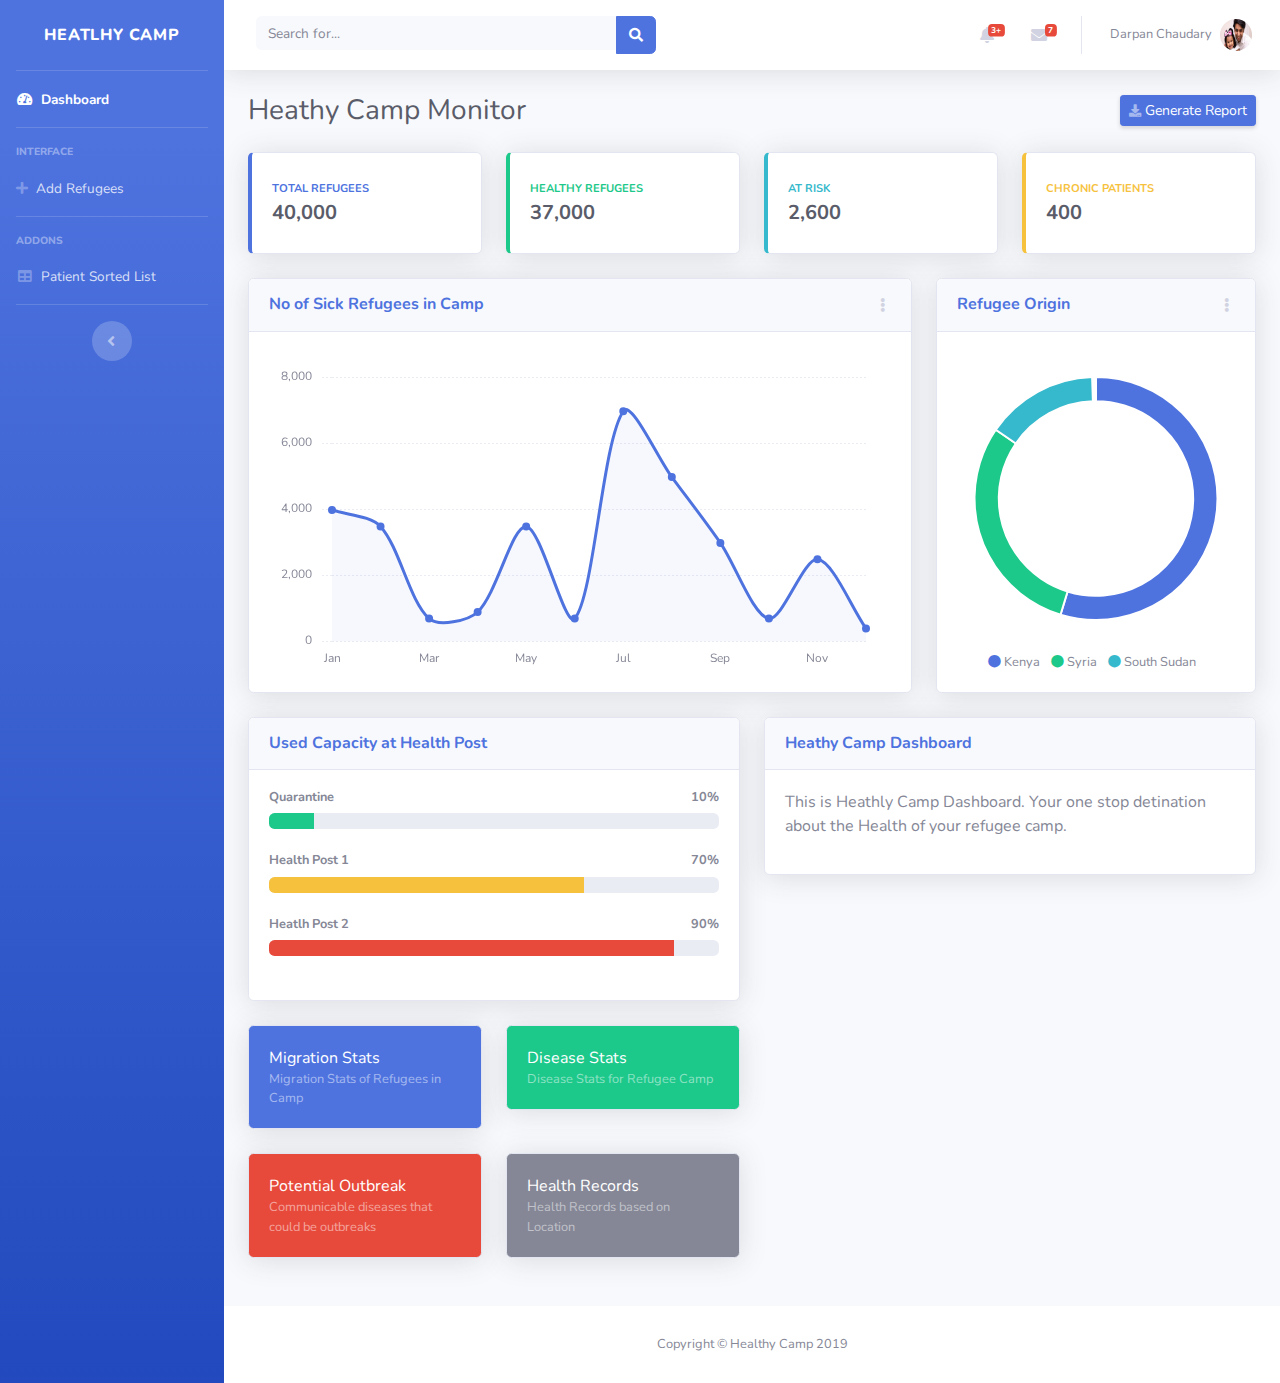
==== commit b4ada380: "Updated all the sites" ====
--- a/index.html
+++ b/index.html
@@ -471,8 +471,8 @@
                 <div class="col-lg-6 mb-4">
                   <div class="card bg-secondary text-white shadow">
                     <div class="card-body">
-                      Secondary
-                      <div class="text-white-50 small">#858796</div>
+                      Health Records
+                      <div class="text-white-50 small">Health Records based on Location</div>
                     </div>
                   </div>
                 </div>
